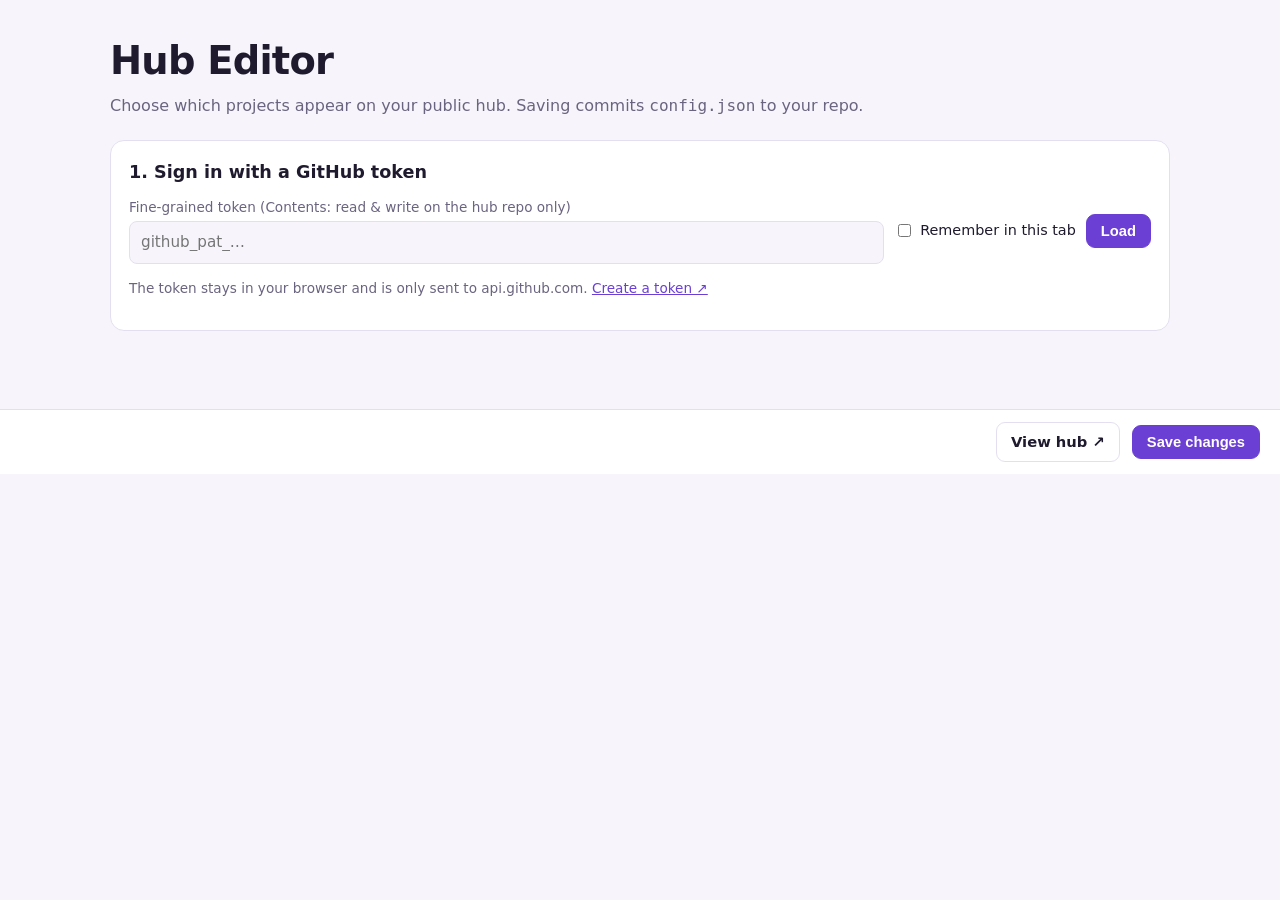
==== admin.html @ 9a1f4f8d "Add project hub site with editor Co-Authored-By: Claude Opus 5.5 <noreply@anthropic.com> Claude-Sess" ====
<!DOCTYPE html>
<html lang="en">
<head>
  <meta charset="utf-8" />
  <meta name="viewport" content="width=device-width, initial-scale=1" />
  <meta name="robots" content="noindex, nofollow" />
  <title>Hub Editor</title>
  <link rel="stylesheet" href="style.css" />
</head>
<body>
  <div class="wrap">
    <header>
      <h1>Hub Editor</h1>
      <p>Choose which projects appear on your public hub. Saving commits <code>config.json</code> to your repo.</p>
    </header>

    <div class="panel" style="margin-top:22px">
      <h2>1. Sign in with a GitHub token</h2>
      <div class="row">
        <label class="field">Fine-grained token (Contents: read &amp; write on the hub repo only)
          <input id="token" type="password" autocomplete="off" placeholder="github_pat_…" />
        </label>
        <label class="toggle"><input id="remember" type="checkbox" /> Remember in this tab</label>
        <button id="connect" class="btn primary">Load</button>
      </div>
      <p class="small">The token stays in your browser and is only sent to api.github.com.
        <a href="https://github.com/settings/personal-access-tokens/new" target="_blank" rel="noopener">Create a token ↗</a></p>
    </div>

    <div id="editor" hidden>
      <div class="panel">
        <h2>2. Page settings</h2>
        <div class="edit-grid">
          <label class="field">Page title <input id="s-title" type="text" /></label>
          <label class="field">Tagline <input id="s-tagline" type="text" /></label>
        </div>
        <div class="row" style="margin-top:12px">
          <label class="toggle"><input id="s-auto" type="checkbox" /> Auto-show new repos</label>
          <label class="toggle"><input id="s-pages" type="checkbox" /> Only auto-show repos with a live page</label>
          <label class="toggle"><input id="s-forks" type="checkbox" /> Auto-show forks</label>
        </div>
      </div>

      <div class="panel">
        <h2>Featured order</h2>
        <div id="pinned" class="small">Nothing featured yet — tick “Feature” on a project below.</div>
      </div>

      <div class="panel">
        <div class="row" style="justify-content:space-between">
          <h2 style="margin:0">3. Projects</h2>
          <div id="filters" class="chips">
            <button class="chip on" data-f="all">All</button>
            <button class="chip" data-f="shown">Shown</button>
            <button class="chip" data-f="hidden">Hidden</button>
            <button class="chip" data-f="new">New</button>
          </div>
        </div>
        <div id="repos" style="margin-top:10px"></div>
      </div>
    </div>
  </div>

  <div class="savebar" id="savebar" hidden>
    <span id="msg" class="msg"></span>
    <a class="btn" href="./" target="_blank" rel="noopener">View hub ↗</a>
    <button id="save" class="btn primary">Save changes</button>
  </div>

  <script src="hub.js"></script>
  <script>
    (() => {
      const $ = (id) => document.getElementById(id);
      const e = Hub.esc;
      let token = "", cfg = null, sha = "", items = [], filter = "all", dirty = false, owner = "", repoName = "";

      try { const t = sessionStorage.getItem("hub-token"); if (t) { $("token").value = t; $("remember").checked = true; } } catch {}

      const api = (path, opts = {}) =>
        fetch("https://api.github.com" + path, {
          ...opts,
          headers: { Accept: "application/vnd.github+json", Authorization: "Bearer " + token, ...(opts.headers || {}) },
        });

      const b64decode = (s) => new TextDecoder().decode(Uint8Array.from(atob(s.replace(/\n/g, "")), (c) => c.charCodeAt(0)));
      const b64encode = (s) => { let bin = ""; new TextEncoder().encode(s).forEach((b) => (bin += String.fromCharCode(b))); return btoa(bin); };

      function setMsg(text, kind = "") { $("msg").textContent = text; $("msg").className = "msg " + kind; }
      function markDirty() { dirty = true; setMsg("Unsaved changes"); }
      const uniq = (a) => [...new Set(a)];
      const without = (a, n) => a.filter((x) => x !== n);

      $("connect").onclick = async () => {
        token = $("token").value.trim();
        if (!token) return alert("Paste your token first.");
        try { $("remember").checked ? sessionStorage.setItem("hub-token", token) : sessionStorage.removeItem("hub-token"); } catch {}
        $("connect").disabled = true; $("connect").textContent = "Loading…";
        try {
          // Read the public config to learn the owner/repo, then fetch the live copy (with sha) through the API.
          const pub = await Hub.loadConfig();
          owner = pub.username; repoName = pub.hubRepo;
          const res = await api(`/repos/${encodeURIComponent(owner)}/${encodeURIComponent(repoName)}/contents/config.json`);
          if (res.status === 401) throw new Error("Token was rejected.");
          if (!res.ok) throw new Error(`Can't read config.json from ${owner}/${repoName} (HTTP ${res.status}). Check the token's repo access and the hubRepo value.`);
          const file = await res.json();
          sha = file.sha;
          cfg = Hub.normalizeConfig(JSON.parse(b64decode(file.content)));
          const repos = await Hub.loadRepos(cfg.username, { useCache: false, token });
          items = Hub.buildItems(repos, cfg);
          fillSettings(); renderPinned(); renderRepos();
          $("editor").hidden = false; $("savebar").hidden = false;
          setMsg(`Loaded ${items.length} repos.`, "ok");
        } catch (err) {
          alert(err.message);
        } finally {
          $("connect").disabled = false; $("connect").textContent = "Reload";
        }
      };

      function fillSettings() {
        $("s-title").value = cfg.title;
        $("s-tagline").value = cfg.tagline;
        $("s-auto").checked = cfg.autoShowNew;
        $("s-pages").checked = cfg.showOnlyWithPages;
        $("s-forks").checked = cfg.includeForks;
      }
      $("s-title").oninput = (ev) => { cfg.title = ev.target.value; markDirty(); };
      $("s-tagline").oninput = (ev) => { cfg.tagline = ev.target.value; markDirty(); };
      $("s-auto").onchange = (ev) => { cfg.autoShowNew = ev.target.checked; markDirty(); renderRepos(); };
      $("s-pages").onchange = (ev) => { cfg.showOnlyWithPages = ev.target.checked; markDirty(); renderRepos(); };
      $("s-forks").onchange = (ev) => { cfg.includeForks = ev.target.checked; markDirty(); renderRepos(); };

      $("filters").onclick = (ev) => {
        const b = ev.target.closest("[data-f]"); if (!b) return;
        filter = b.dataset.f;
        [...$("filters").children].forEach((c) => c.classList.toggle("on", c === b));
        renderRepos();
      };

      function renderPinned() {
        if (!cfg.pinned.length) { $("pinned").innerHTML = "Nothing featured yet — tick “Feature” on a project below."; return; }
        $("pinned").innerHTML = cfg.pinned.map((n, i) => `
          <div class="row" style="padding:4px 0">
            <button class="btn" data-up="${i}" ${i === 0 ? "disabled" : ""} aria-label="Move up">↑</button>
            <button class="btn" data-down="${i}" ${i === cfg.pinned.length - 1 ? "disabled" : ""} aria-label="Move down">↓</button>
            <span>${i + 1}. ${e(n)}</span>
          </div>`).join("");
      }
      $("pinned").onclick = (ev) => {
        const up = ev.target.closest("[data-up]"), down = ev.target.closest("[data-down]");
        if (!up && !down) return;
        const i = Number((up || down).dataset[up ? "up" : "down"]), j = up ? i - 1 : i + 1;
        [cfg.pinned[i], cfg.pinned[j]] = [cfg.pinned[j], cfg.pinned[i]];
        markDirty(); renderPinned();
      };

      function renderRepos() {
        const list = items.filter((it) => {
          const vis = Hub.isVisible(it, cfg);
          return filter === "all" || (filter === "shown" && vis) || (filter === "hidden" && !vis) || (filter === "new" && it.isNew);
        });
        $("repos").innerHTML = list.length ? list.map(row).join("") : '<p class="small">No repos here.</p>';
      }

      function row(it) {
        const o = cfg.overrides[it.name] || {}, r = it.repo, vis = Hub.isVisible(it, cfg);
        return `
          <div class="repo-row${vis ? "" : " hidden-repo"}" data-name="${e(it.name)}">
            <div class="repo-head">
              <div class="row" style="gap:8px">
                <strong>${e(it.name)}</strong>
                ${it.url ? '<span class="badge live">live page</span>' : '<span class="badge off">no page</span>'}
                ${r.fork ? '<span class="badge">fork</span>' : ""}
                ${it.isNew ? '<span class="badge">new</span>' : ""}
              </div>
              <div class="row">
                <label class="toggle"><input type="checkbox" data-act="show" ${vis ? "checked" : ""}/> Show</label>
                <label class="toggle"><input type="checkbox" data-act="pin" ${cfg.pinned.includes(it.name) ? "checked" : ""}/> Feature</label>
              </div>
            </div>
            <div class="edit-grid">
              <label class="field">Display name <input type="text" data-o="title" value="${e(o.title || "")}" placeholder="${e(it.title)}"/></label>
              <label class="field">Category <input type="text" data-o="category" value="${e(o.category || "")}" placeholder="e.g. Classroom, Tools"/></label>
              <label class="field">Link (optional) <input type="url" data-o="url" value="${e(o.url || "")}" placeholder="${e(it.url || "https://…")}"/></label>
            </div>
            <label class="field">What it does <textarea data-o="description" placeholder="${e(r.description || "Describe what this project does…")}">${e(o.description || "")}</textarea></label>
          </div>`;
      }

      $("repos").addEventListener("change", (ev) => {
        const el = ev.target, rowEl = el.closest("[data-name]"); if (!rowEl || !el.dataset.act) return;
        const n = rowEl.dataset.name;
        if (el.dataset.act === "show") {
          if (el.checked) { cfg.hidden = without(cfg.hidden, n); cfg.shown = uniq([...cfg.shown, n]); }
          else { cfg.hidden = uniq([...cfg.hidden, n]); cfg.shown = without(cfg.shown, n); cfg.pinned = without(cfg.pinned, n); }
        } else if (el.dataset.act === "pin") {
          if (el.checked) { cfg.pinned = uniq([...cfg.pinned, n]); cfg.hidden = without(cfg.hidden, n); }
          else cfg.pinned = without(cfg.pinned, n);
        }
        items.find((i) => i.name === n).isNew = false;
        markDirty(); renderPinned(); renderRepos();
      });

      $("repos").addEventListener("input", (ev) => {
        const el = ev.target, rowEl = el.closest("[data-name]"); if (!rowEl || !el.dataset.o) return;
        const n = rowEl.dataset.name, o = { ...(cfg.overrides[n] || {}) };
        const v = el.value.trim();
        if (v) o[el.dataset.o] = v; else delete o[el.dataset.o];
        if (Object.keys(o).length) cfg.overrides[n] = o; else delete cfg.overrides[n];
        markDirty();
      });

      $("save").onclick = async () => {
        if (!cfg) return;
        const bad = Object.entries(cfg.overrides).find(([, o]) => o.url && !Hub.safeUrl(o.url));
        if (bad) return setMsg(`Link for ${bad[0]} must start with https://`, "err");
        $("save").disabled = true; setMsg("Saving…");
        try {
          const body = JSON.stringify(cfg, null, 2) + "\n";
          const res = await api(`/repos/${encodeURIComponent(owner)}/${encodeURIComponent(repoName)}/contents/config.json`, {
            method: "PUT",
            headers: { "Content-Type": "application/json" },
            body: JSON.stringify({ message: "Update hub projects", content: b64encode(body), sha }),
          });
          if (res.status === 409) throw new Error("config.json changed elsewhere — click Reload, then redo your edits.");
          if (!res.ok) throw new Error("GitHub returned " + res.status + ". Does the token have Contents: write?");
          sha = (await res.json()).content.sha;
          dirty = false;
          try { localStorage.removeItem(Hub.CACHE_KEY); } catch {}
          setMsg("Saved! The public page updates in about a minute.", "ok");
        } catch (err) {
          setMsg(err.message, "err");
        } finally {
          $("save").disabled = false;
        }
      };

      window.addEventListener("beforeunload", (ev) => { if (dirty) { ev.preventDefault(); ev.returnValue = ""; } });
    })();
  </script>
</body>
</html>
---- style.css ----
:root {
  --bg: #f7f5fb;
  --card: #ffffff;
  --ink: #1f1a2e;
  --muted: #6b6480;
  --line: #e4dff0;
  --accent: #6b3fd4;
  --accent-ink: #ffffff;
  --accent-soft: #efe8ff;
  --good: #1f8a5b;
  --warn: #b26a00;
  --radius: 14px;
}
@media (prefers-color-scheme: dark) {
  :root {
    --bg: #14111c;
    --card: #1e1a29;
    --ink: #eeeaf7;
    --muted: #a69fbd;
    --line: #322b44;
    --accent: #9b7bff;
    --accent-ink: #14111c;
    --accent-soft: #2a2140;
    --good: #4cc790;
    --warn: #f0b04a;
  }
}
* { box-sizing: border-box; }
body {
  margin: 0;
  font: 16px/1.5 system-ui, -apple-system, "Segoe UI", Roboto, sans-serif;
  background: var(--bg);
  color: var(--ink);
}
a { color: var(--accent); }
.wrap { max-width: 1100px; margin: 0 auto; padding: 32px 20px 60px; }
header h1 { margin: 0 0 4px; font-size: clamp(1.7rem, 4vw, 2.4rem); letter-spacing: -0.02em; }
header p { margin: 0; color: var(--muted); }

.toolbar { display: flex; flex-wrap: wrap; gap: 10px; margin: 24px 0 18px; align-items: center; }
.search {
  flex: 1 1 260px; padding: 11px 14px; border-radius: 10px; border: 1px solid var(--line);
  background: var(--card); color: var(--ink); font-size: 1rem;
}
.chips { display: flex; flex-wrap: wrap; gap: 6px; }
.chip {
  border: 1px solid var(--line); background: var(--card); color: var(--ink);
  padding: 6px 12px; border-radius: 999px; cursor: pointer; font-size: 0.9rem;
}
.chip.on { background: var(--accent); color: var(--accent-ink); border-color: var(--accent); }

.grid { display: grid; grid-template-columns: repeat(auto-fill, minmax(290px, 1fr)); gap: 16px; }
.card {
  background: var(--card); border: 1px solid var(--line); border-radius: var(--radius);
  padding: 18px; display: flex; flex-direction: column; gap: 10px;
}
.card.pinned { border-color: var(--accent); box-shadow: 0 0 0 1px var(--accent) inset; }
.card h2 { margin: 0; font-size: 1.15rem; }
.card .desc { margin: 0; color: var(--muted); flex: 1; }
.card .desc.empty { font-style: italic; opacity: 0.7; }
.meta { display: flex; flex-wrap: wrap; gap: 6px; font-size: 0.8rem; color: var(--muted); }
.tag { background: var(--accent-soft); color: var(--ink); padding: 2px 8px; border-radius: 6px; }
.actions { display: flex; gap: 8px; flex-wrap: wrap; }
.btn {
  display: inline-flex; align-items: center; gap: 6px; padding: 8px 14px; border-radius: 9px;
  text-decoration: none; font-weight: 600; font-size: 0.92rem; border: 1px solid var(--line);
  background: var(--card); color: var(--ink); cursor: pointer;
}
.btn.primary { background: var(--accent); color: var(--accent-ink); border-color: var(--accent); }
.btn:disabled { opacity: 0.5; cursor: default; }
.status { color: var(--muted); padding: 30px 0; text-align: center; }
footer { margin-top: 40px; color: var(--muted); font-size: 0.85rem; text-align: center; }

/* ---------- admin ---------- */
.panel { background: var(--card); border: 1px solid var(--line); border-radius: var(--radius); padding: 18px; margin-bottom: 18px; }
.panel h2 { margin: 0 0 12px; font-size: 1.1rem; }
.row { display: flex; flex-wrap: wrap; gap: 10px; align-items: center; }
label.field { display: flex; flex-direction: column; gap: 4px; font-size: 0.85rem; color: var(--muted); flex: 1 1 220px; }
input[type="text"], input[type="password"], input[type="url"], textarea {
  padding: 9px 11px; border-radius: 8px; border: 1px solid var(--line);
  background: var(--bg); color: var(--ink); font: inherit; font-size: 0.95rem; width: 100%;
}
textarea { min-height: 60px; resize: vertical; }
.toggle { display: inline-flex; align-items: center; gap: 6px; font-size: 0.9rem; cursor: pointer; }
.repo-row { border-top: 1px solid var(--line); padding: 14px 0; display: grid; gap: 10px; }
.repo-row:first-child { border-top: 0; }
.repo-head { display: flex; flex-wrap: wrap; align-items: center; gap: 10px; justify-content: space-between; }
.repo-head strong { font-size: 1rem; }
.badge { font-size: 0.72rem; padding: 2px 7px; border-radius: 6px; background: var(--accent-soft); }
.badge.live { color: var(--good); }
.badge.off { color: var(--warn); }
.repo-row.hidden-repo { opacity: 0.55; }
.edit-grid { display: grid; grid-template-columns: repeat(auto-fit, minmax(220px, 1fr)); gap: 10px; }
.savebar {
  position: sticky; bottom: 0; background: var(--card); border-top: 1px solid var(--line);
  padding: 12px 20px; display: flex; gap: 12px; align-items: center; justify-content: flex-end; flex-wrap: wrap;
}
.msg { margin-right: auto; font-size: 0.9rem; color: var(--muted); }
.msg.err { color: #d0384b; }
.msg.ok { color: var(--good); }
.small { font-size: 0.85rem; color: var(--muted); }
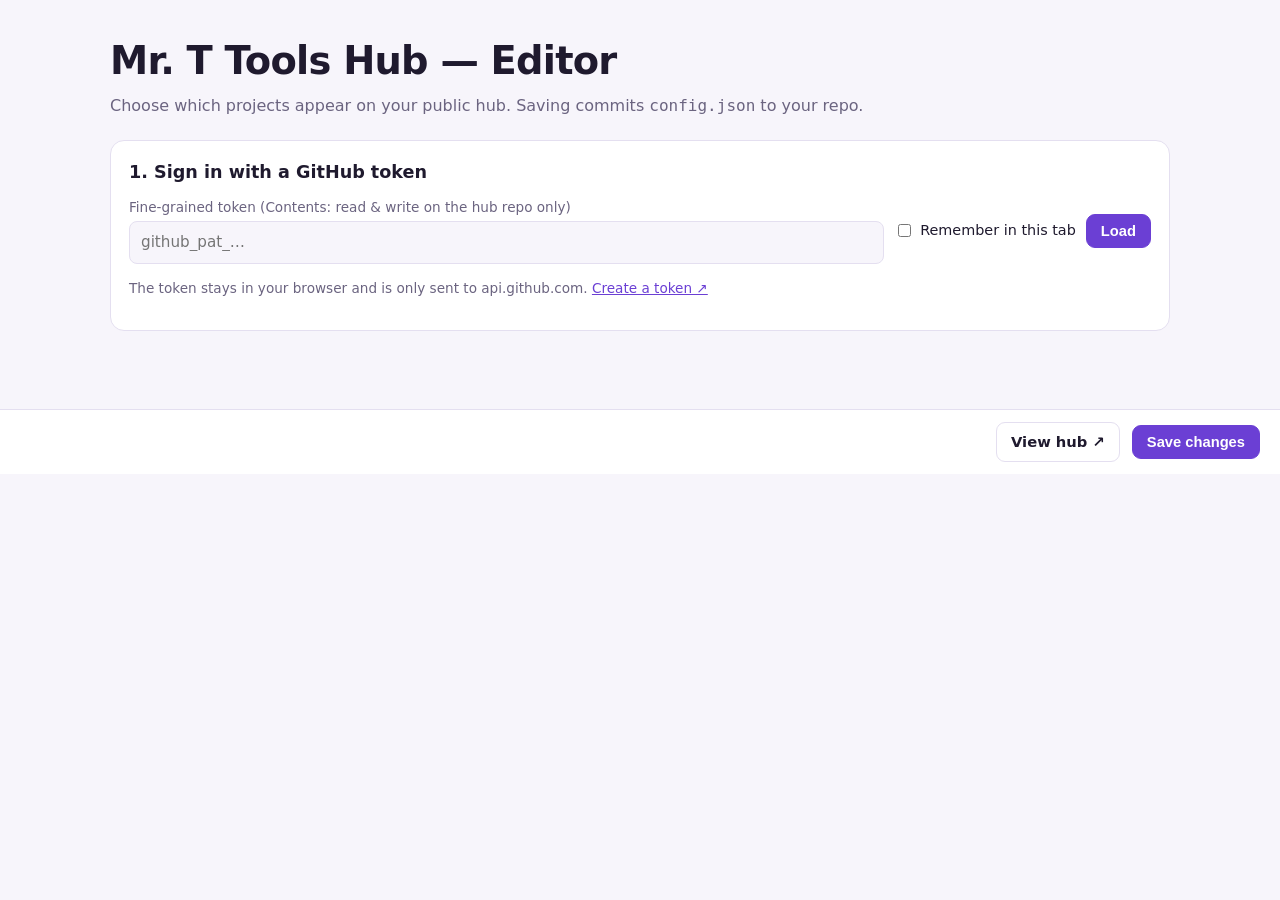
==== commit 01f5e7c4: "Rename to Mr. T Tools Hub; add APK downloads and web-version links Adds an hourly Action that builds" ====
--- a/admin.html
+++ b/admin.html
@@ -4,13 +4,13 @@
   <meta charset="utf-8" />
   <meta name="viewport" content="width=device-width, initial-scale=1" />
   <meta name="robots" content="noindex, nofollow" />
-  <title>Hub Editor</title>
+  <title>Mr. T Tools Hub — Editor</title>
   <link rel="stylesheet" href="style.css" />
 </head>
 <body>
   <div class="wrap">
     <header>
-      <h1>Hub Editor</h1>
+      <h1>Mr. T Tools Hub — Editor</h1>
       <p>Choose which projects appear on your public hub. Saving commits <code>config.json</code> to your repo.</p>
     </header>
 
@@ -36,7 +36,7 @@
         </div>
         <div class="row" style="margin-top:12px">
           <label class="toggle"><input id="s-auto" type="checkbox" /> Auto-show new repos</label>
-          <label class="toggle"><input id="s-pages" type="checkbox" /> Only auto-show repos with a live page</label>
+          <label class="toggle"><input id="s-pages" type="checkbox" /> Only auto-show repos with a web version or APK</label>
           <label class="toggle"><input id="s-forks" type="checkbox" /> Auto-show forks</label>
         </div>
       </div>
@@ -105,7 +105,11 @@
           const file = await res.json();
           sha = file.sha;
           cfg = Hub.normalizeConfig(JSON.parse(b64decode(file.content)));
-          const repos = await Hub.loadRepos(cfg.username, { useCache: false, token });
+          // Live list (so brand-new repos show up right away) + APKs found by the hourly Action.
+          const repos = await Hub.loadRepos(cfg.username, { useCache: false, token, live: true });
+          const snap = await Hub.loadSnapshot();
+          const apks = Object.fromEntries((snap ? snap.repos : []).map((r) => [r.name, r.apk]));
+          repos.forEach((r) => { r.apk = apks[r.name] || null; });
           items = Hub.buildItems(repos, cfg);
           fillSettings(); renderPinned(); renderRepos();
           $("editor").hidden = false; $("savebar").hidden = false;
@@ -169,7 +173,8 @@
             <div class="repo-head">
               <div class="row" style="gap:8px">
                 <strong>${e(it.name)}</strong>
-                ${it.url ? '<span class="badge live">live page</span>' : '<span class="badge off">no page</span>'}
+                ${it.url ? '<span class="badge live">🌐 web</span>' : '<span class="badge off">no web page</span>'}
+                ${it.apk ? '<span class="badge live">📱 apk</span>' : ""}
                 ${r.fork ? '<span class="badge">fork</span>' : ""}
                 ${it.isNew ? '<span class="badge">new</span>' : ""}
               </div>
@@ -181,7 +186,10 @@
             <div class="edit-grid">
               <label class="field">Display name <input type="text" data-o="title" value="${e(o.title || "")}" placeholder="${e(it.title)}"/></label>
               <label class="field">Category <input type="text" data-o="category" value="${e(o.category || "")}" placeholder="e.g. Classroom, Tools"/></label>
-              <label class="field">Link (optional) <input type="url" data-o="url" value="${e(o.url || "")}" placeholder="${e(it.url || "https://…")}"/></label>
+            </div>
+            <div class="edit-grid">
+              <label class="field">🌐 Web version link <input type="url" data-o="url" value="${e(o.url || "")}" placeholder="${e(it.url || "Auto: turn on GitHub Pages, or paste a link")}"/></label>
+              <label class="field">📱 APK download link <input type="url" data-o="apk" value="${e(o.apk || "")}" placeholder="${e((r.apk && r.apk.url) || "Auto: attach a .apk to a GitHub release, or paste a link")}"/></label>
             </div>
             <label class="field">What it does <textarea data-o="description" placeholder="${e(r.description || "Describe what this project does…")}">${e(o.description || "")}</textarea></label>
           </div>`;
@@ -212,8 +220,8 @@
 
       $("save").onclick = async () => {
         if (!cfg) return;
-        const bad = Object.entries(cfg.overrides).find(([, o]) => o.url && !Hub.safeUrl(o.url));
-        if (bad) return setMsg(`Link for ${bad[0]} must start with https://`, "err");
+        const bad = Object.entries(cfg.overrides).find(([, o]) => (o.url && !Hub.safeUrl(o.url)) || (o.apk && !Hub.safeUrl(o.apk)));
+        if (bad) return setMsg(`Links for ${bad[0]} must start with https://`, "err");
         $("save").disabled = true; setMsg("Saving…");
         try {
           const body = JSON.stringify(cfg, null, 2) + "\n";
--- a/style.css
+++ b/style.css
@@ -67,6 +67,8 @@
   background: var(--card); color: var(--ink); cursor: pointer;
 }
 .btn.primary { background: var(--accent); color: var(--accent-ink); border-color: var(--accent); }
+.btn.apk { background: var(--good); color: #fff; border-color: var(--good); }
+.chip-sep { width: 1px; background: var(--line); margin: 0 4px; }
 .btn:disabled { opacity: 0.5; cursor: default; }
 .status { color: var(--muted); padding: 30px 0; text-align: center; }
 footer { margin-top: 40px; color: var(--muted); font-size: 0.85rem; text-align: center; }
